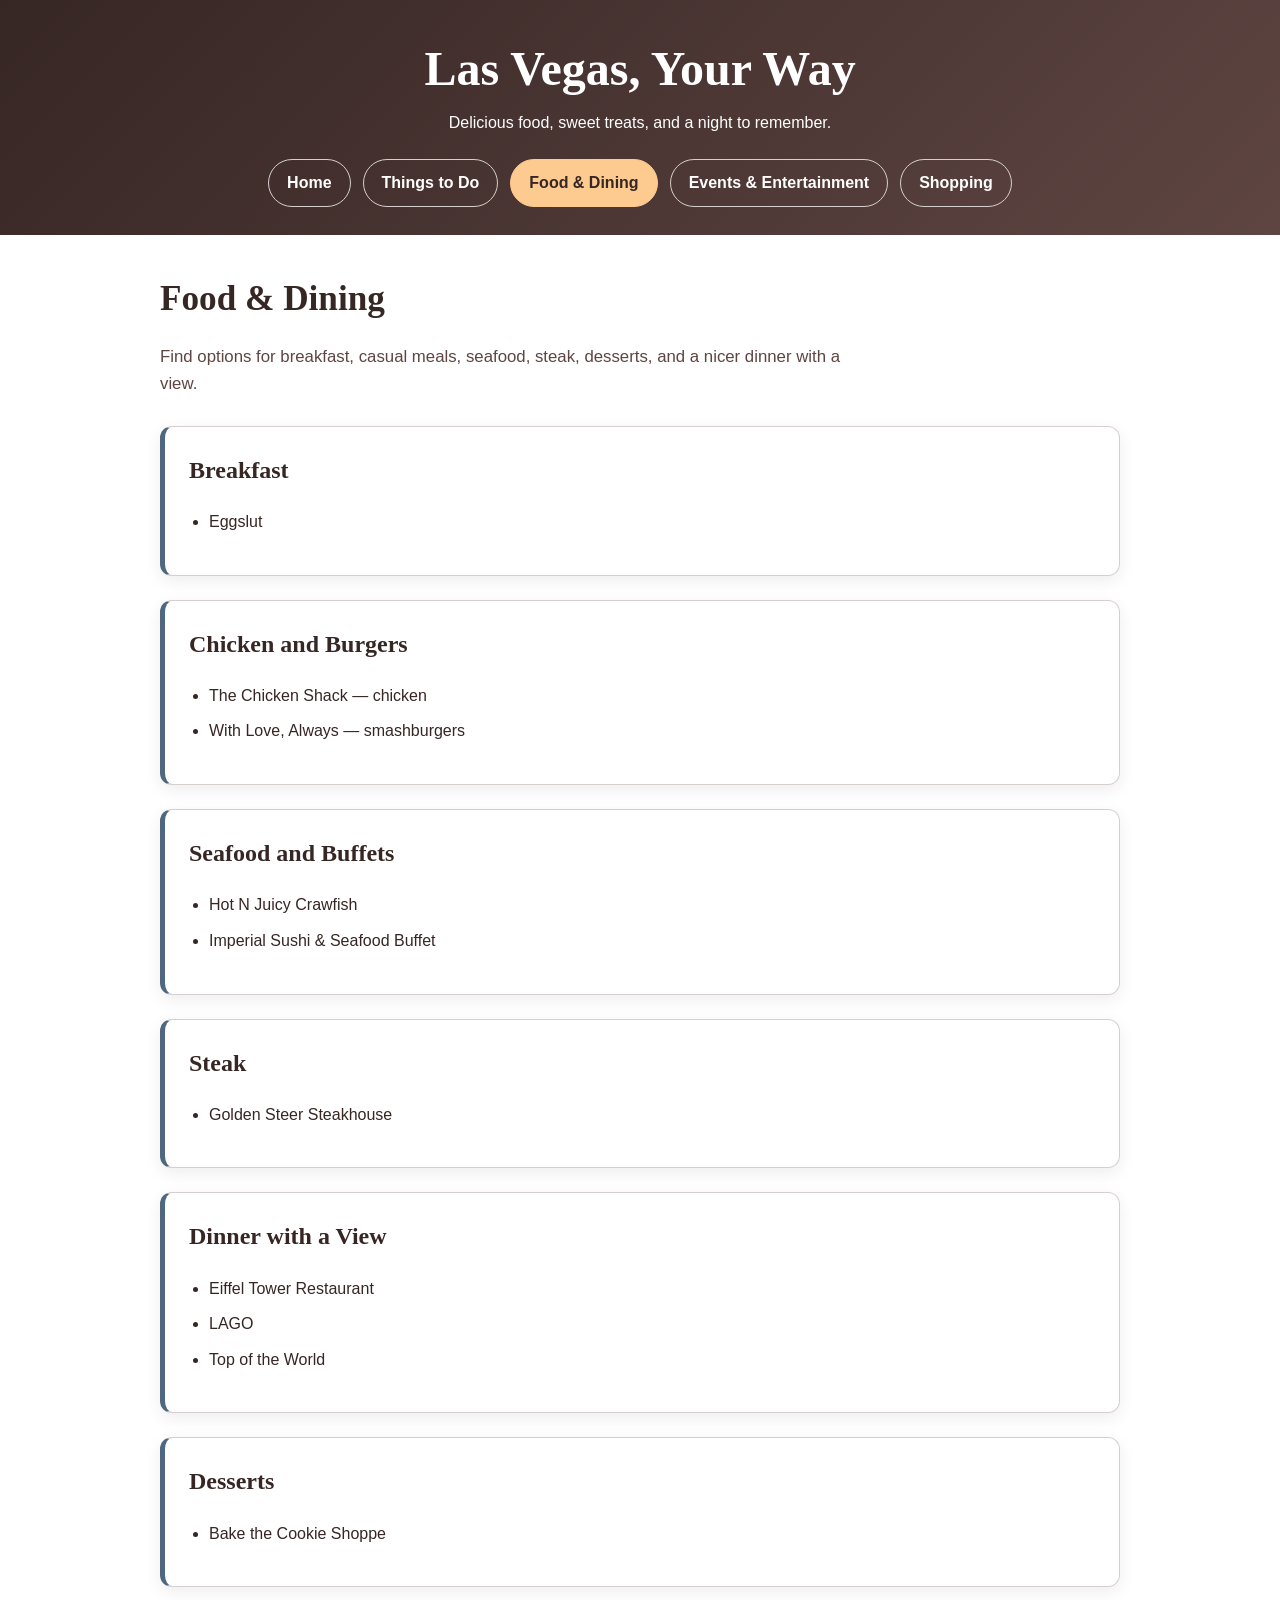
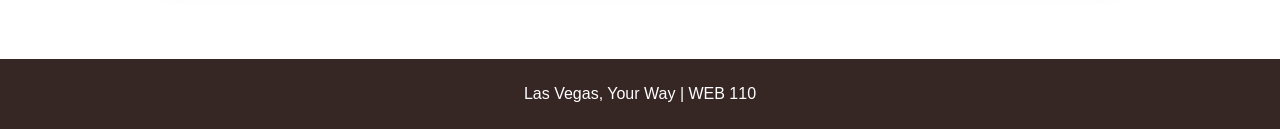
==== dining.html @ 1589f70b "Add starter website files" ====
<!doctype html>
<html lang="en">
  <head>
    <meta charset="UTF-8" />
    <meta name="viewport" content="width=device-width, initial-scale=1.0" />
    <title>Food &amp; Dining | Las Vegas, Your Way</title>
    <link rel="stylesheet" href="css/style.css" />
  </head>

  <body>
    <header>
      <p class="site-title">Las Vegas, Your Way</p>
      <p>Delicious food, sweet treats, and a night to remember.</p>

      <nav aria-label="Main navigation">
        <ul>
          <li>
            <a href="index.html">Home</a>
          </li>

          <li>
            <a href="things-to-do.html">Things to Do</a>
          </li>

          <li>
            <a href="dining.html" aria-current="page">Food &amp; Dining</a>
          </li>

          <li>
            <a href="entertainment.html">Events &amp; Entertainment</a>
          </li>

          <li>
            <a href="shopping.html">Shopping</a>
          </li>
        </ul>
      </nav>
    </header>

    <main>
      <h1>Food &amp; Dining</h1>

      <p>
        Find options for breakfast, casual meals, seafood, steak, desserts, and
        a nicer dinner with a view.
      </p>

      <!-- 1. Add Eggslut as a breakfast option. -->
      <section>
        <h2>Breakfast</h2>

        <ul>
          <li>Eggslut</li>
        </ul>
      </section>

      <!-- 2. Keep chicken and burger places together. -->
      <section>
        <h2>Chicken and Burgers</h2>

        <ul>
          <li>The Chicken Shack — chicken</li>
          <li>With Love, Always — smashburgers</li>
        </ul>
      </section>

      <!-- 3. Include the seafood places I visited. -->
      <section>
        <h2>Seafood and Buffets</h2>

        <ul>
          <li>Hot N Juicy Crawfish</li>
          <li>Imperial Sushi &amp; Seafood Buffet</li>
        </ul>
      </section>

      <!-- 4. Add Golden Steer as a steak option. -->
      <section>
        <h2>Steak</h2>

        <ul>
          <li>Golden Steer Steakhouse</li>
        </ul>
      </section>

      <!-- 5. Include nicer restaurants with a view. -->
      <section>
        <h2>Dinner with a View</h2>

        <ul>
          <li>Eiffel Tower Restaurant</li>
          <li>LAGO</li>
          <li>Top of the World</li>
        </ul>
      </section>

      <!-- 6. Add a place to stop for dessert. -->
      <section>
        <h2>Desserts</h2>

        <ul>
          <li>Bake the Cookie Shoppe</li>
        </ul>
      </section>
    </main>

    <footer>
      <p>Las Vegas, Your Way | WEB 110</p>
    </footer>
  </body>
</html>
---- css/style.css ----
/* 1. Keep padding inside the size of each element. */
* {
  box-sizing: border-box;
}

/* 2. Use a white background and dark text. */
body {
  margin: 0;
  min-height: 100vh;
  display: flex;
  flex-direction: column;
  font-family: Arial, Helvetica, sans-serif;
  line-height: 1.6;
  background-color: #ffffff;
  color: #362624;
}

/* 3. Use the dark brown colors for my header. */
header {
  padding: 40px 20px 28px;
  text-align: center;
  background: linear-gradient(135deg, #362624, #5e4542);
  color: #ffffff;
}

header p {
  margin: 12px 0;
}

/* 4. Make my website name stand out in white. */
.site-title {
  margin: 0;
  font-family: Georgia, "Times New Roman", serif;
  font-size: 3rem;
  font-weight: bold;
  line-height: 1.2;
  color: #ffffff;
}

/* 5. Make the menu links look like buttons. */
nav {
  margin-top: 24px;
}

nav ul {
  display: flex;
  justify-content: center;
  flex-wrap: wrap;
  gap: 12px;
  margin: 0;
  padding: 0;
  list-style: none;
}

nav a {
  display: block;
  padding: 10px 18px;
  border: 1px solid #d7cfcd;
  border-radius: 24px;
  color: #ffffff;
  font-weight: bold;
  text-decoration: none;
}

/* 6. Use peach for the current page and hover color. */
nav a:hover,
nav a[aria-current="page"] {
  background-color: #fdca90;
  border-color: #fdca90;
  color: #362624;
}

/* Show which menu link is selected when using a keyboard. */
nav a:focus-visible {
  outline: 3px solid #ffffff;
  outline-offset: 3px;
}

/* 7. Keep the main content centered with space around it. */
main {
  flex: 1;
  width: 100%;
  max-width: 1000px;
  margin: 0 auto;
  padding: 36px 20px 48px;
}

h1,
h2 {
  font-family: Georgia, "Times New Roman", serif;
  color: #362624;
}

h1 {
  margin: 0 0 14px;
  font-size: 2.2rem;
}

h2 {
  margin-top: 0;
  font-size: 1.5rem;
}

main > p {
  max-width: 720px;
  margin-bottom: 28px;
  font-size: 1.05rem;
  color: #5e4542;
}

/* 8. Give each section a white box with a blue accent. */
section {
  margin: 24px 0;
  padding: 24px;
  background-color: #ffffff;
  border: 1px solid #d7cfcd;
  border-left: 5px solid #4f687f;
  border-radius: 12px;
  box-shadow: 0 5px 16px rgba(54, 38, 36, 0.08);
}

section ul {
  padding-left: 20px;
}

section li {
  margin: 10px 0;
}

/* 9. Use slate blue for the links inside my pages. */
main a {
  color: #4f687f;
  text-decoration: underline;
  text-underline-offset: 3px;
}

main a:hover {
  color: #362624;
}

/* 10. Match the footer to my color palette. */
footer {
  padding: 22px;
  text-align: center;
  background-color: #362624;
  color: #ffffff;
}

footer p {
  margin: 0;
}

/* 11. Adjust the headings and menu for smaller screens. */
@media (max-width: 600px) {
  header {
    padding: 28px 16px;
  }

  .site-title {
    font-size: 2.2rem;
  }

  nav ul {
    flex-direction: column;
  }

  main {
    padding: 24px 16px 32px;
  }

  h1 {
    font-size: 1.8rem;
  }

  section {
    padding: 20px;
  }
}
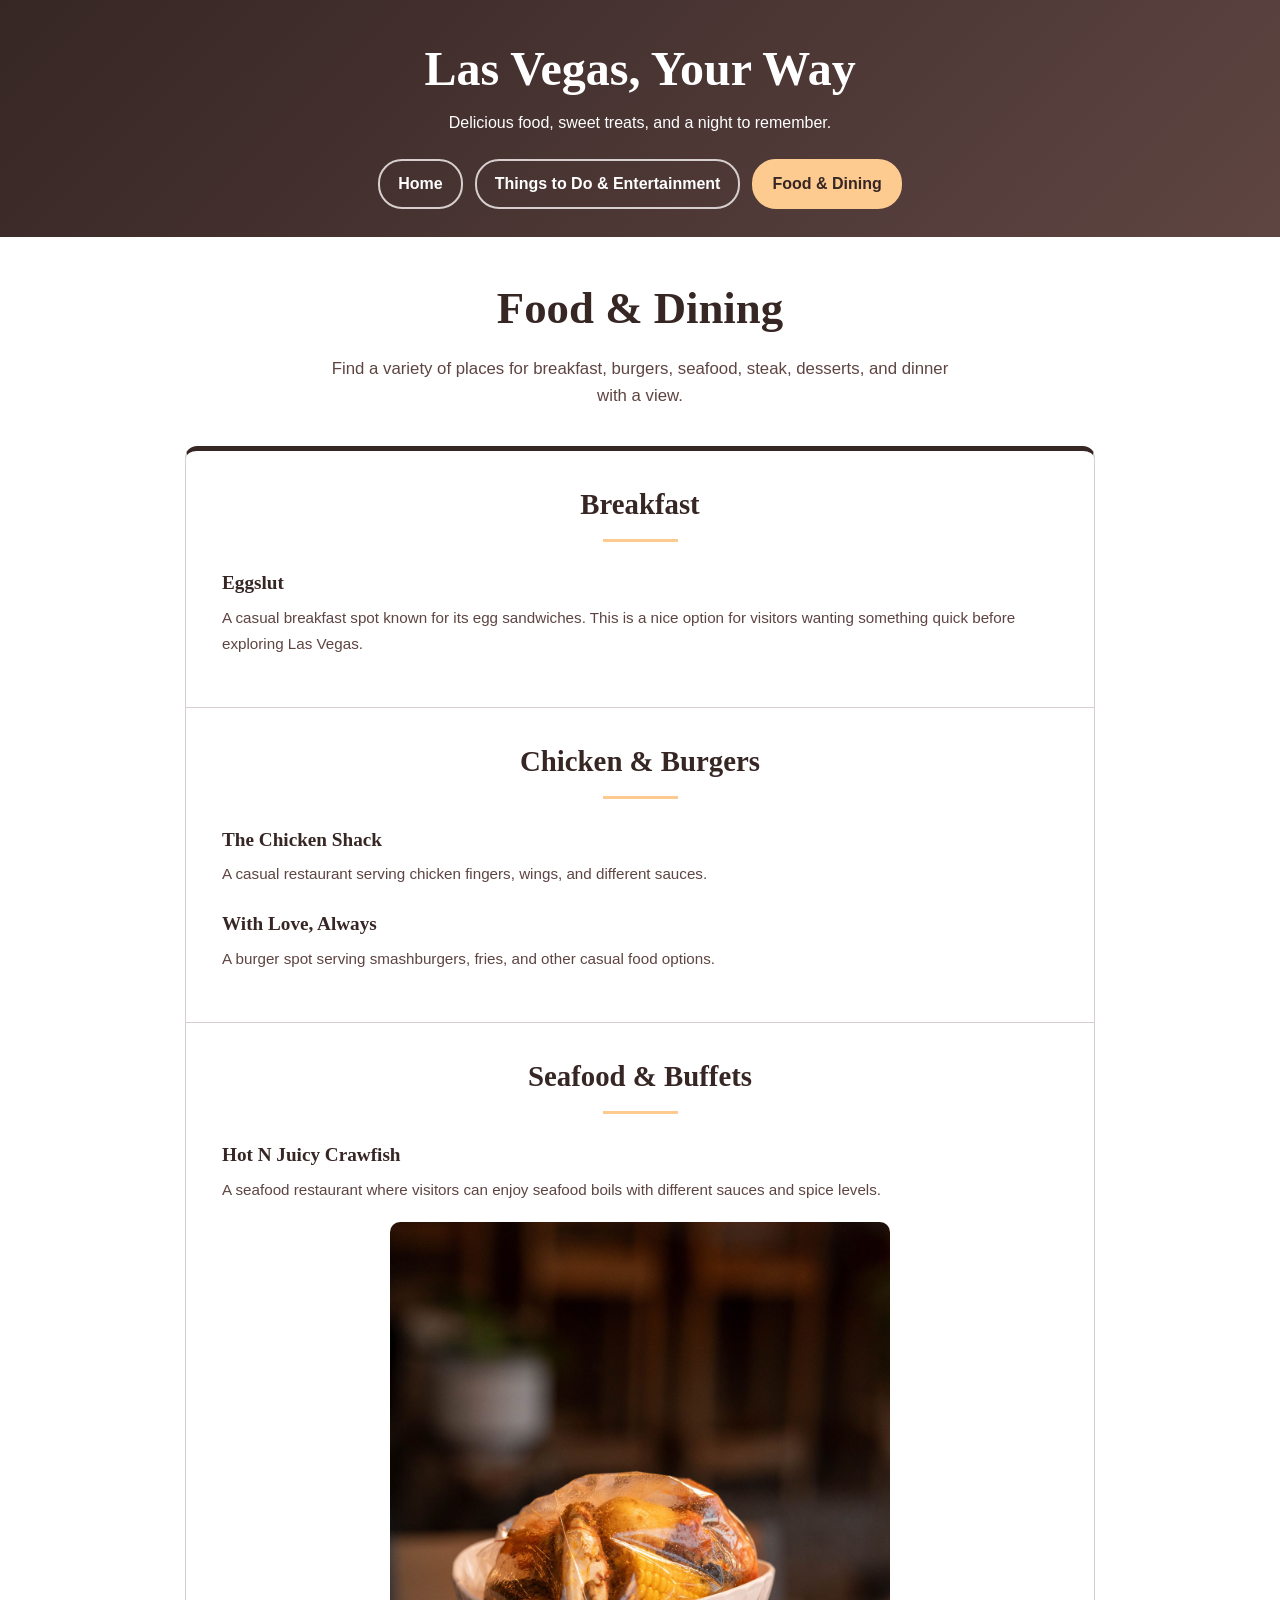
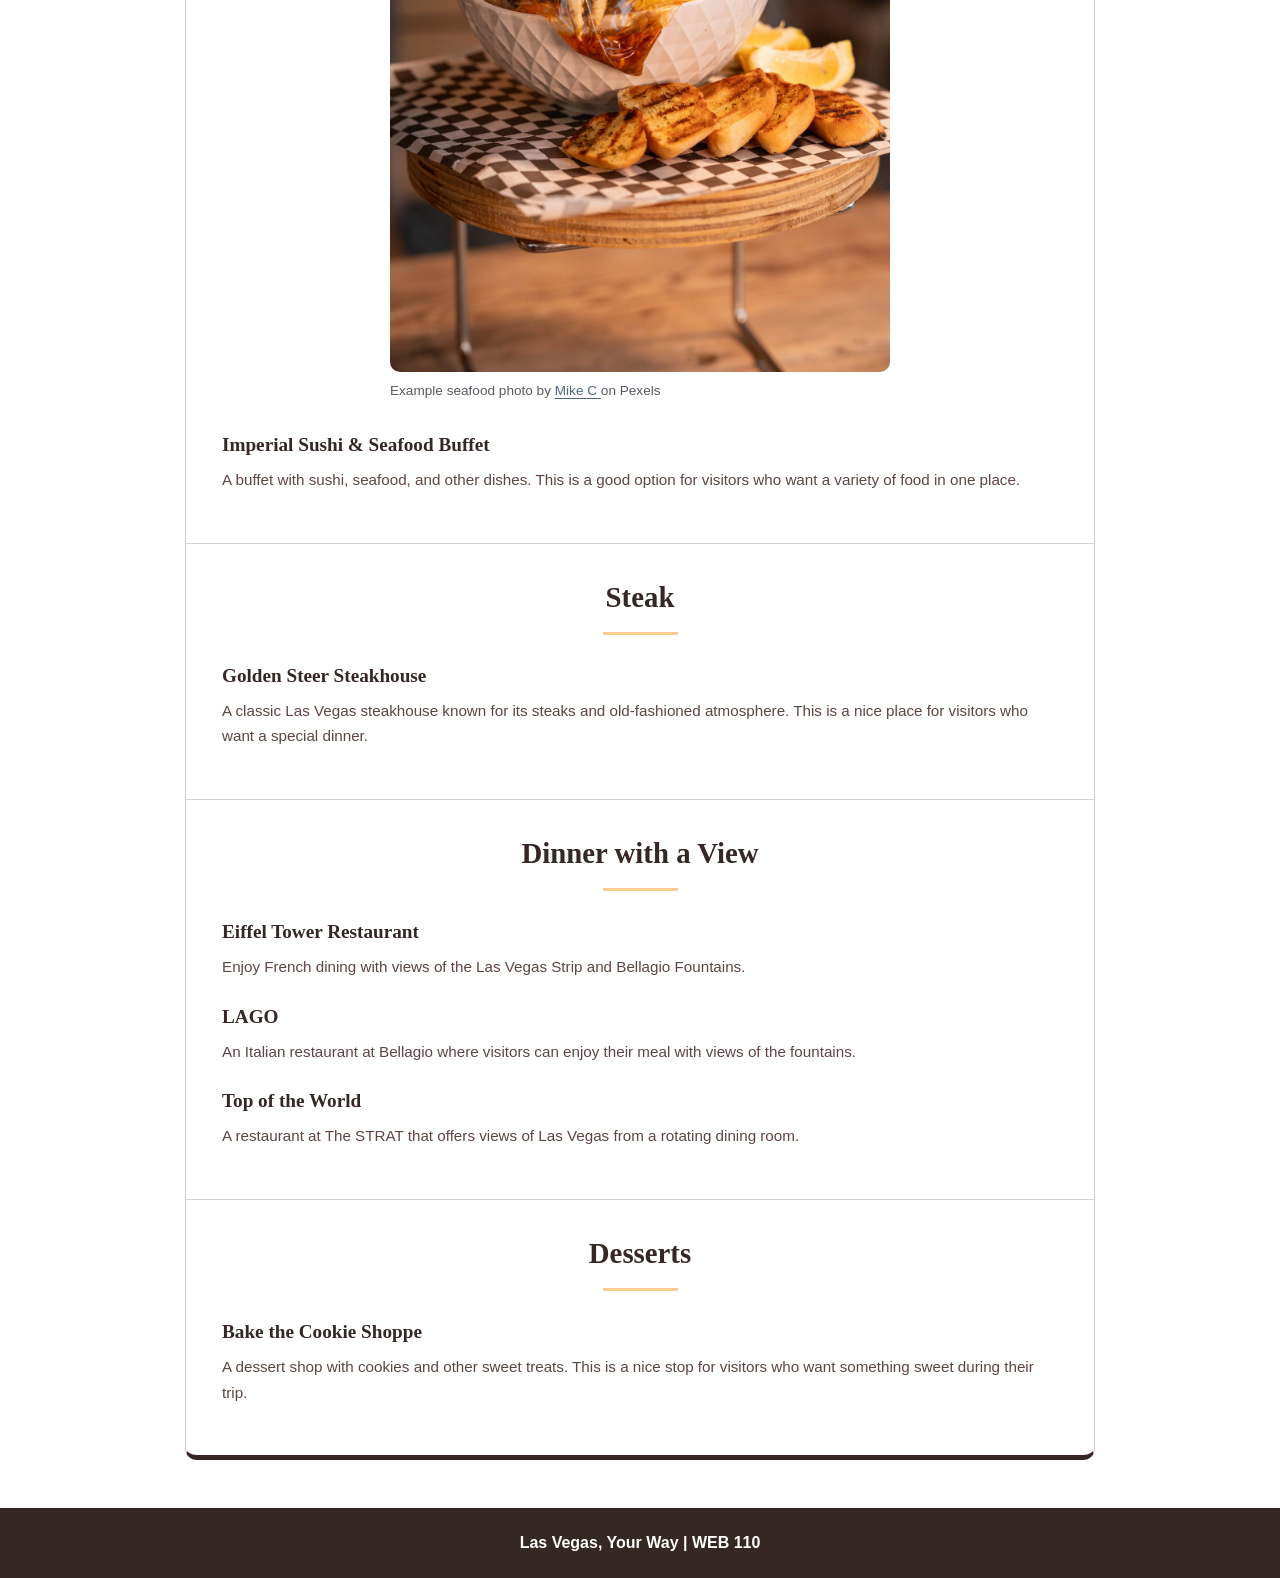
==== commit 1c2fb932: "Built Module 10 Local Guide Version 1" ====
--- a/dining.html
+++ b/dining.html
@@ -7,7 +7,8 @@
     <link rel="stylesheet" href="css/style.css" />
   </head>
 
-  <body>
+  <!-- I gave my dining page its own style to make it look like a menu. -->
+  <body class="dining-page">
     <header>
       <p class="site-title">Las Vegas, Your Way</p>
       <p>Delicious food, sweet treats, and a night to remember.</p>
@@ -19,19 +20,11 @@
           </li>
 
           <li>
-            <a href="things-to-do.html">Things to Do</a>
+            <a href="things-to-do.html">Things to Do &amp; Entertainment</a>
           </li>
 
           <li>
             <a href="dining.html" aria-current="page">Food &amp; Dining</a>
-          </li>
-
-          <li>
-            <a href="entertainment.html">Events &amp; Entertainment</a>
-          </li>
-
-          <li>
-            <a href="shopping.html">Shopping</a>
           </li>
         </ul>
       </nav>
@@ -41,66 +34,119 @@
       <h1>Food &amp; Dining</h1>
 
       <p>
-        Find options for breakfast, casual meals, seafood, steak, desserts, and
-        a nicer dinner with a view.
+        Find a variety of places for breakfast, burgers, seafood, steak,
+        desserts, and dinner with a view.
       </p>
 
-      <!-- 1. Add Eggslut as a breakfast option. -->
+      <!-- 1. I included Eggslut as a breakfast option. -->
       <section>
         <h2>Breakfast</h2>
 
-        <ul>
-          <li>Eggslut</li>
-        </ul>
+        <h3>Eggslut</h3>
+        <p>
+          A casual breakfast spot known for its egg sandwiches. This is a nice
+          option for visitors wanting something quick before exploring Las
+          Vegas.
+        </p>
       </section>
 
-      <!-- 2. Keep chicken and burger places together. -->
+      <!-- 2. I kept chicken and smashburger places together. -->
       <section>
-        <h2>Chicken and Burgers</h2>
+        <h2>Chicken &amp; Burgers</h2>
 
-        <ul>
-          <li>The Chicken Shack — chicken</li>
-          <li>With Love, Always — smashburgers</li>
-        </ul>
+        <h3>The Chicken Shack</h3>
+        <p>
+          A casual restaurant serving chicken fingers, wings, and different
+          sauces.
+        </p>
+
+        <h3>With Love, Always</h3>
+        <p>
+          A burger spot serving smashburgers, fries, and other casual food
+          options.
+        </p>
       </section>
 
-      <!-- 3. Include the seafood places I visited. -->
+      <!-- 3. I included the seafood places I visited during my trip. -->
       <section>
-        <h2>Seafood and Buffets</h2>
+        <h2>Seafood &amp; Buffets</h2>
 
-        <ul>
-          <li>Hot N Juicy Crawfish</li>
-          <li>Imperial Sushi &amp; Seafood Buffet</li>
-        </ul>
+        <h3>Hot N Juicy Crawfish</h3>
+        <p>
+          A seafood restaurant where visitors can enjoy seafood boils with
+          different sauces and spice levels.
+        </p>
+
+        <!-- I included a seafood photo and credited the photographer. -->
+        <figure>
+          <img
+            src="images/seafood.jpg"
+            alt="Seafood boil with crab and corn served in a bowl with bread and lemon wedges"
+            width="500"
+          />
+
+          <figcaption>
+            Example seafood photo by
+            <a
+              href="https://www.pexels.com/photo/delicious-seafood-boil-with-grilled-bread-35896379/"
+            >
+              Mike C
+            </a>
+            on Pexels
+          </figcaption>
+        </figure>
+
+        <h3>Imperial Sushi &amp; Seafood Buffet</h3>
+        <p>
+          A buffet with sushi, seafood, and other dishes. This is a good option
+          for visitors who want a variety of food in one place.
+        </p>
       </section>
 
-      <!-- 4. Add Golden Steer as a steak option. -->
+      <!-- 4. I included Golden Steer for visitors interested in steak. -->
       <section>
         <h2>Steak</h2>
 
-        <ul>
-          <li>Golden Steer Steakhouse</li>
-        </ul>
+        <h3>Golden Steer Steakhouse</h3>
+        <p>
+          A classic Las Vegas steakhouse known for its steaks and old-fashioned
+          atmosphere. This is a nice place for visitors who want a special
+          dinner.
+        </p>
       </section>
 
-      <!-- 5. Include nicer restaurants with a view. -->
+      <!-- 5. I included restaurants where visitors can enjoy dinner with a view. -->
       <section>
         <h2>Dinner with a View</h2>
 
-        <ul>
-          <li>Eiffel Tower Restaurant</li>
-          <li>LAGO</li>
-          <li>Top of the World</li>
-        </ul>
+        <h3>Eiffel Tower Restaurant</h3>
+        <p>
+          Enjoy French dining with views of the Las Vegas Strip and Bellagio
+          Fountains.
+        </p>
+
+        <h3>LAGO</h3>
+        <p>
+          An Italian restaurant at Bellagio where visitors can enjoy their meal
+          with views of the fountains.
+        </p>
+
+        <h3>Top of the World</h3>
+        <p>
+          A restaurant at The STRAT that offers views of Las Vegas from a
+          rotating dining room.
+        </p>
       </section>
 
-      <!-- 6. Add a place to stop for dessert. -->
+      <!-- 6. I included a dessert place for something sweet. -->
       <section>
         <h2>Desserts</h2>
 
-        <ul>
-          <li>Bake the Cookie Shoppe</li>
-        </ul>
+        <h3>Bake the Cookie Shoppe</h3>
+        <p>
+          A dessert shop with cookies and other sweet treats. This is a nice
+          stop for visitors who want something sweet during their trip.
+        </p>
       </section>
     </main>
 
--- a/css/style.css
+++ b/css/style.css
@@ -1,9 +1,9 @@
-/* 1. Keep padding inside the size of each element. */
+/* 1. I kept padding and borders inside each element's size. */
 * {
   box-sizing: border-box;
 }
 
-/* 2. Use a white background and dark text. */
+/* 2. I used a white background and dark text for my website. */
 body {
   margin: 0;
   min-height: 100vh;
@@ -15,7 +15,7 @@
   color: #362624;
 }
 
-/* 3. Use the dark brown colors for my header. */
+/* 3. I used a dark brown gradient for my header. */
 header {
   padding: 40px 20px 28px;
   text-align: center;
@@ -27,7 +27,7 @@
   margin: 12px 0;
 }
 
-/* 4. Make my website name stand out in white. */
+/* 4. I made my website name stand out in white. */
 .site-title {
   margin: 0;
   font-family: Georgia, "Times New Roman", serif;
@@ -37,7 +37,7 @@
   color: #ffffff;
 }
 
-/* 5. Make the menu links look like buttons. */
+/* 5. I styled my navigation links like rounded buttons. */
 nav {
   margin-top: 24px;
 }
@@ -55,14 +55,18 @@
 nav a {
   display: block;
   padding: 10px 18px;
-  border: 1px solid #d7cfcd;
+  border: 2px solid #d7cfcd;
   border-radius: 24px;
   color: #ffffff;
   font-weight: bold;
   text-decoration: none;
-}
-
-/* 6. Use peach for the current page and hover color. */
+  transition:
+    background-color 0.2s ease,
+    color 0.2s ease,
+    border-color 0.2s ease;
+}
+
+/* 6. I used peach to highlight the current page and hover effect. */
 nav a:hover,
 nav a[aria-current="page"] {
   background-color: #fdca90;
@@ -70,13 +74,13 @@
   color: #362624;
 }
 
-/* Show which menu link is selected when using a keyboard. */
+/* 7. I added an outline to make keyboard navigation easier to see. */
 nav a:focus-visible {
   outline: 3px solid #ffffff;
   outline-offset: 3px;
 }
 
-/* 7. Keep the main content centered with space around it. */
+/* 8. I centered my main content and added spacing around it. */
 main {
   flex: 1;
   width: 100%;
@@ -85,6 +89,7 @@
   padding: 36px 20px 48px;
 }
 
+/* 9. I used serif fonts for my headings. */
 h1,
 h2 {
   font-family: Georgia, "Times New Roman", serif;
@@ -98,17 +103,26 @@
 
 h2 {
   margin-top: 0;
+  margin-bottom: 16px;
   font-size: 1.5rem;
 }
 
+h3 {
+  margin-top: 24px;
+  margin-bottom: 8px;
+  font-size: 1.1rem;
+  color: #362624;
+}
+
+/* 10. I styled the introduction under each page title. */
 main > p {
-  max-width: 720px;
+  max-width: 760px;
   margin-bottom: 28px;
   font-size: 1.05rem;
   color: #5e4542;
 }
 
-/* 8. Give each section a white box with a blue accent. */
+/* 11. I made my sections into white boxes with a blue accent. */
 section {
   margin: 24px 0;
   padding: 24px;
@@ -119,15 +133,23 @@
   box-shadow: 0 5px 16px rgba(54, 38, 36, 0.08);
 }
 
+/* 12. I kept lists organized with enough spacing. */
 section ul {
   padding-left: 20px;
+  margin-top: 12px;
 }
 
 section li {
   margin: 10px 0;
 }
 
-/* 9. Use slate blue for the links inside my pages. */
+/* 13. I adjusted spacing for paragraphs inside sections. */
+section p {
+  margin-top: 0;
+  margin-bottom: 14px;
+}
+
+/* 14. I used slate blue for links inside my pages. */
 main a {
   color: #4f687f;
   text-decoration: underline;
@@ -138,7 +160,32 @@
   color: #362624;
 }
 
-/* 10. Match the footer to my color palette. */
+/* 15. I made my photos responsive without stretching them. */
+figure {
+  margin: 18px 0 24px;
+}
+
+figure img {
+  display: block;
+  width: 100%;
+  max-width: 500px;
+  height: auto;
+  border-radius: 10px;
+}
+
+/* 16. I kept my photo credits smaller than the main text. */
+figcaption {
+  margin-top: 8px;
+  font-size: 0.85rem;
+  color: #595961;
+}
+
+/* 17. I made my Home page photo larger so it stands out. */
+.hero-image img {
+  max-width: 800px;
+}
+
+/* 18. I matched my footer with the colors in my header. */
 footer {
   padding: 22px;
   text-align: center;
@@ -148,9 +195,95 @@
 
 footer p {
   margin: 0;
-}
-
-/* 11. Adjust the headings and menu for smaller screens. */
+  font-weight: bold;
+}
+
+/* 19. I gave my Food & Dining page a menu-inspired design. */
+.dining-page main {
+  max-width: 950px;
+}
+
+/* 20. I centered the dining title to make it stand out more. */
+.dining-page h1 {
+  text-align: center;
+  font-size: 2.8rem;
+  margin-bottom: 12px;
+}
+
+.dining-page main > p {
+  text-align: center;
+  max-width: 650px;
+  margin: 0 auto 36px;
+}
+
+/* 21. I made my dining sections look like menu categories. */
+.dining-page section {
+  padding: 30px 36px;
+  margin: 0;
+  background-color: #ffffff;
+  border: 1px solid #d7cfcd;
+  border-bottom: none;
+  border-radius: 0;
+  box-shadow: none;
+}
+
+/* I rounded the top and bottom of my menu. */
+.dining-page section:first-of-type {
+  border-top: 5px solid #362624;
+  border-radius: 12px 12px 0 0;
+}
+
+.dining-page section:last-of-type {
+  border-bottom: 5px solid #362624;
+  border-radius: 0 0 12px 12px;
+}
+
+/* 22. I centered my food categories with a peach line underneath. */
+.dining-page h2 {
+  text-align: center;
+  font-size: 1.8rem;
+  margin-bottom: 26px;
+}
+
+.dining-page h2::after {
+  content: "";
+  display: block;
+  width: 75px;
+  height: 3px;
+  background-color: #fdca90;
+  margin: 12px auto 0;
+}
+
+/* 23. I styled the restaurant names like items on a menu. */
+.dining-page h3 {
+  font-family: Georgia, "Times New Roman", serif;
+  font-size: 1.2rem;
+  margin-top: 22px;
+  margin-bottom: 6px;
+  color: #362624;
+}
+
+/* 24. I kept restaurant descriptions smaller with extra spacing. */
+.dining-page section p {
+  font-size: 0.95rem;
+  color: #5e4542;
+  line-height: 1.7;
+  margin-bottom: 20px;
+}
+
+/* 25. I centered the seafood picture inside its menu section. */
+.dining-page figure {
+  max-width: 500px;
+  margin: 20px auto 28px;
+}
+
+.dining-page figure img {
+  width: 100%;
+  max-width: 100%;
+  height: auto;
+}
+
+/* 26. I adjusted my website for smaller screens. */
 @media (max-width: 600px) {
   header {
     padding: 28px 16px;
@@ -162,6 +295,7 @@
 
   nav ul {
     flex-direction: column;
+    align-items: center;
   }
 
   main {
@@ -172,7 +306,37 @@
     font-size: 1.8rem;
   }
 
+  h2 {
+    font-size: 1.35rem;
+  }
+
   section {
     padding: 20px;
   }
+
+  figure {
+    margin-left: 0;
+    margin-right: 0;
+  }
+
+  figure img {
+    max-width: 100%;
+  }
+
+  /* I adjusted the menu headings and spacing for smaller screens. */
+  .dining-page h1 {
+    font-size: 2rem;
+  }
+
+  .dining-page h2 {
+    font-size: 1.5rem;
+  }
+
+  .dining-page section {
+    padding: 24px 20px;
+  }
+
+  .dining-page h3 {
+    font-size: 1.1rem;
+  }
 }
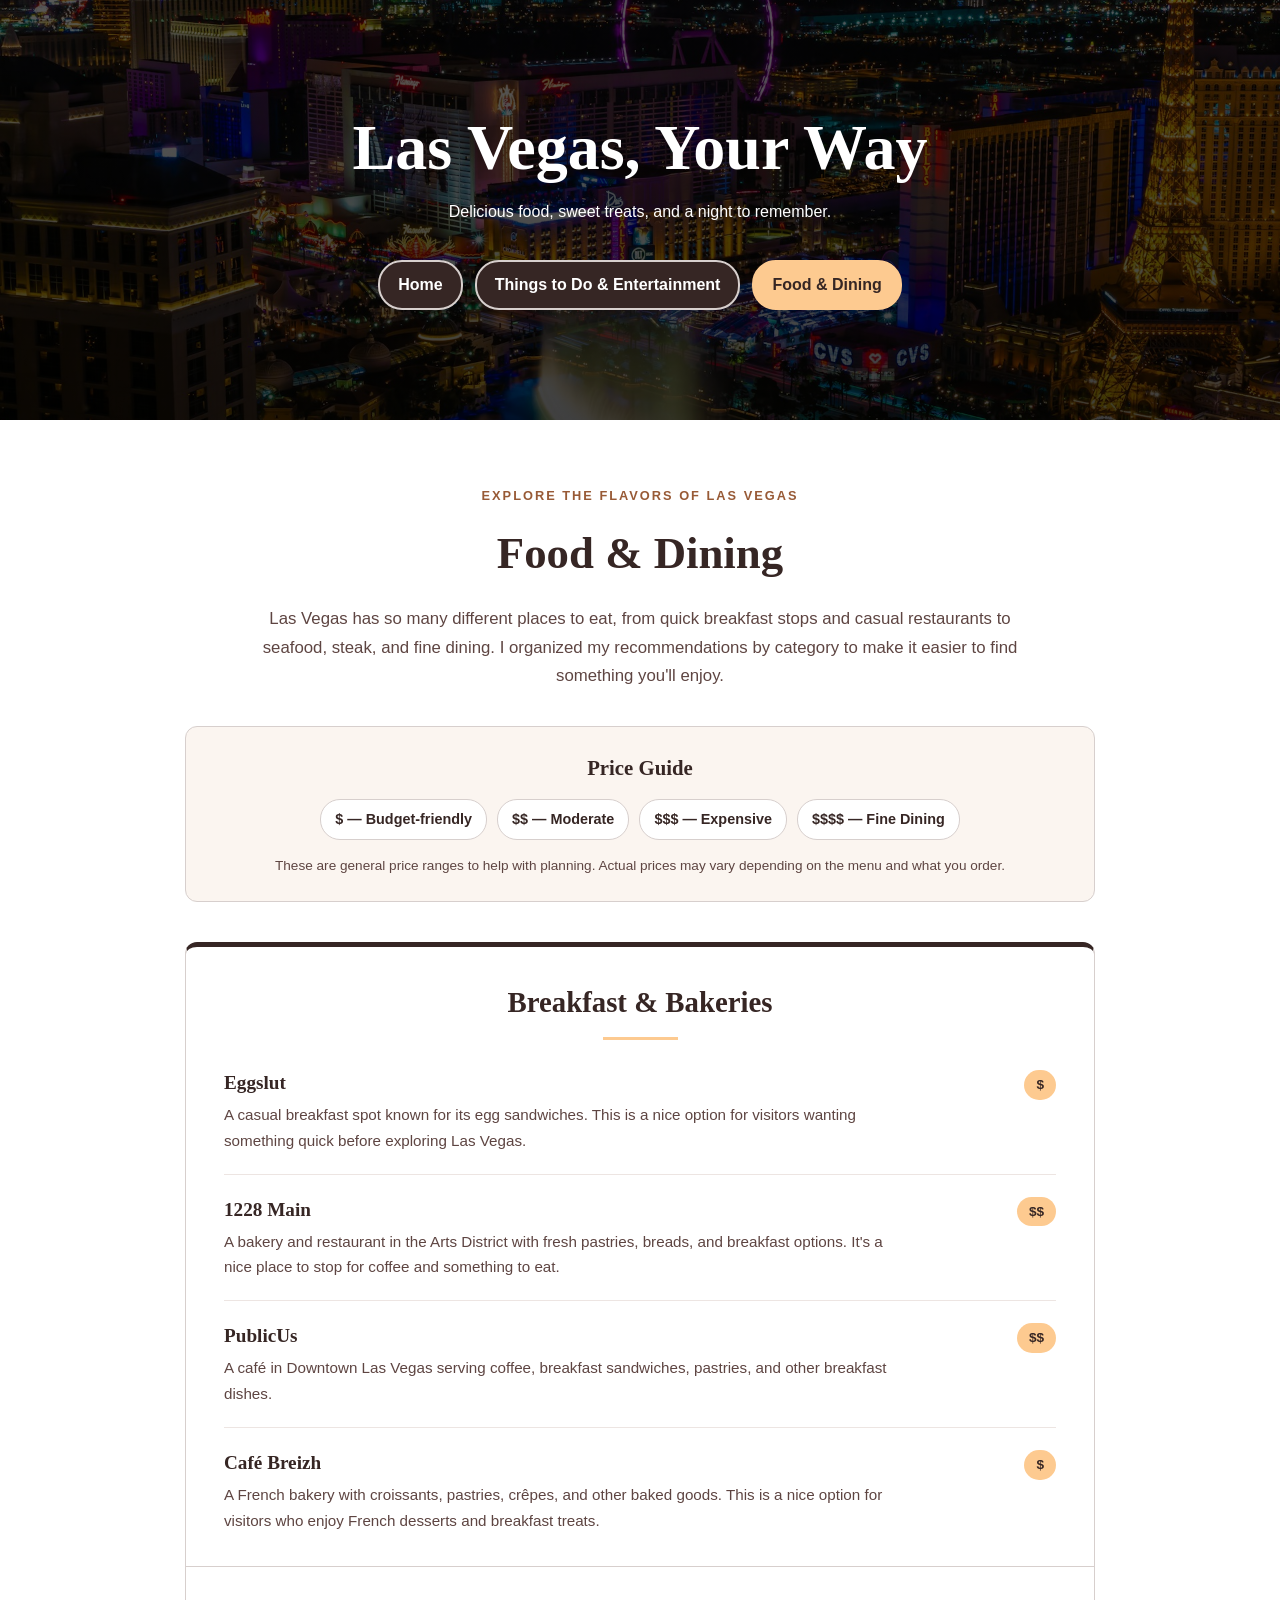
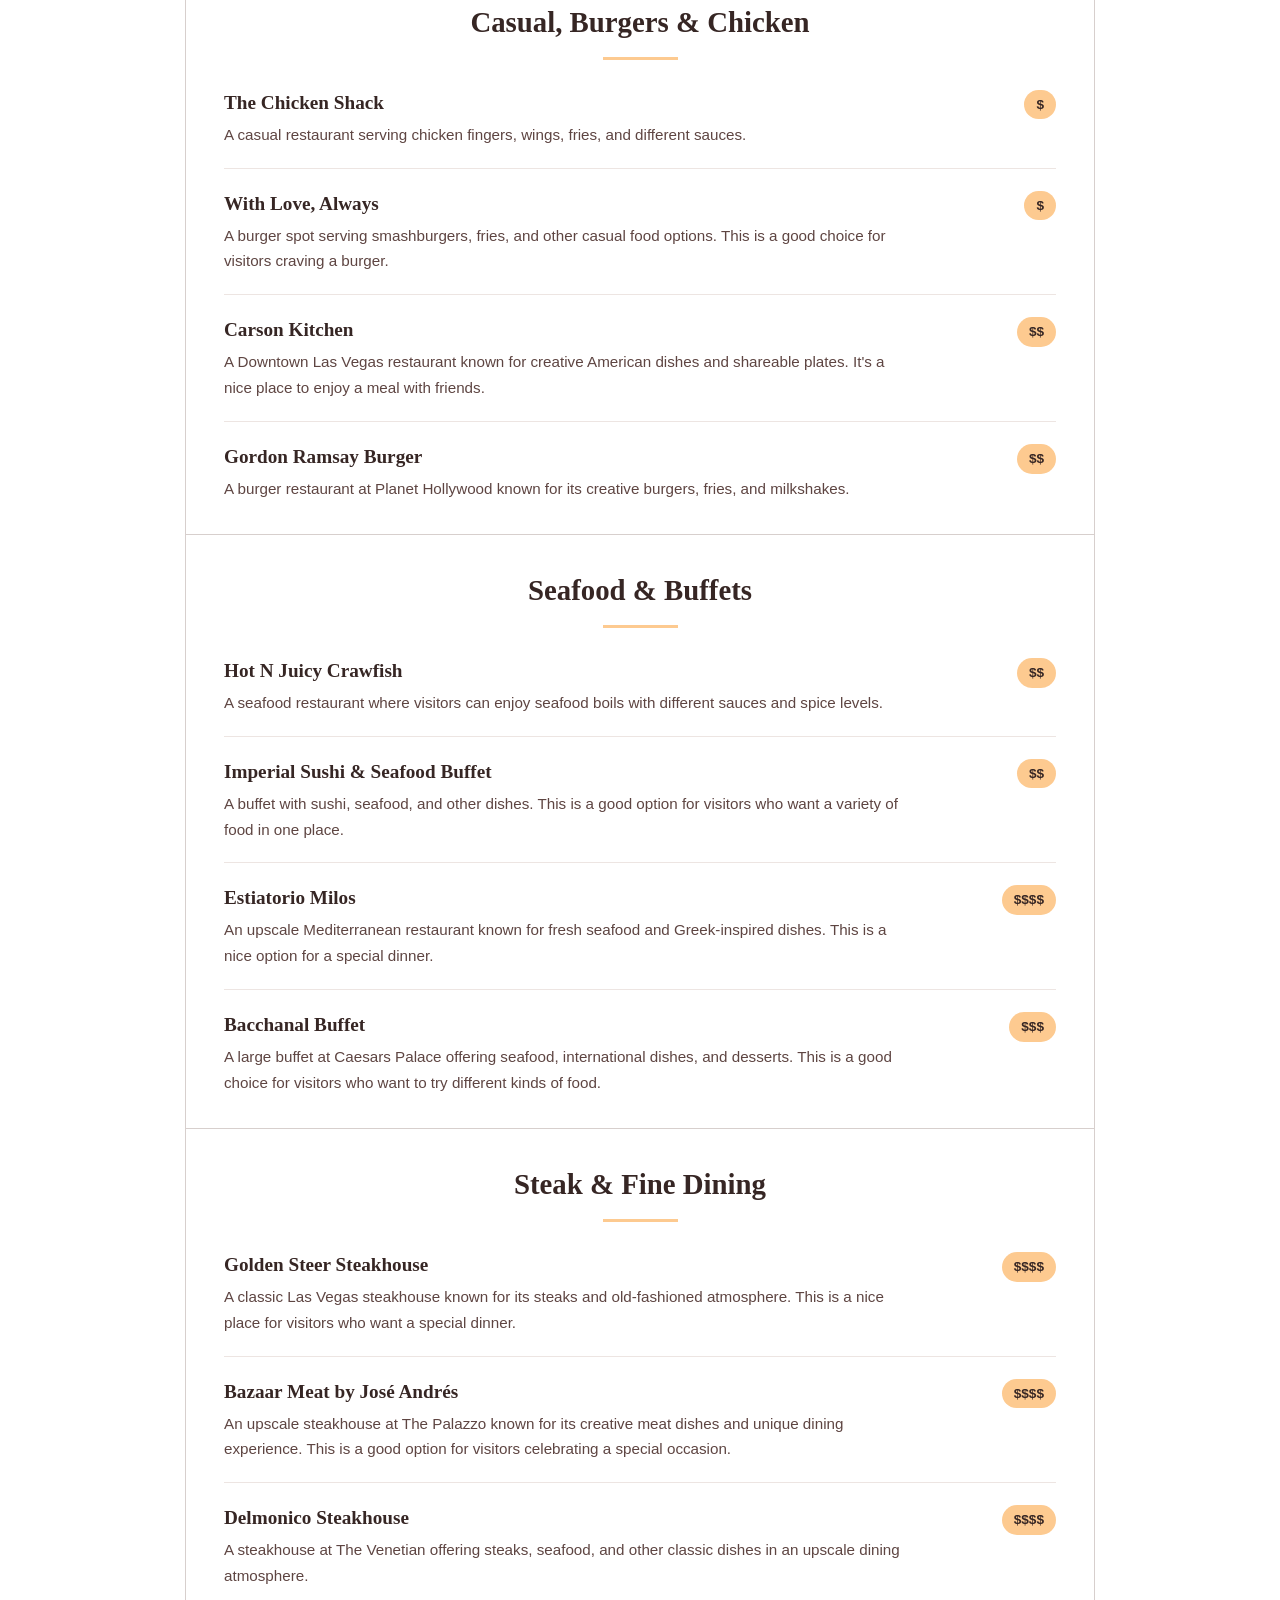
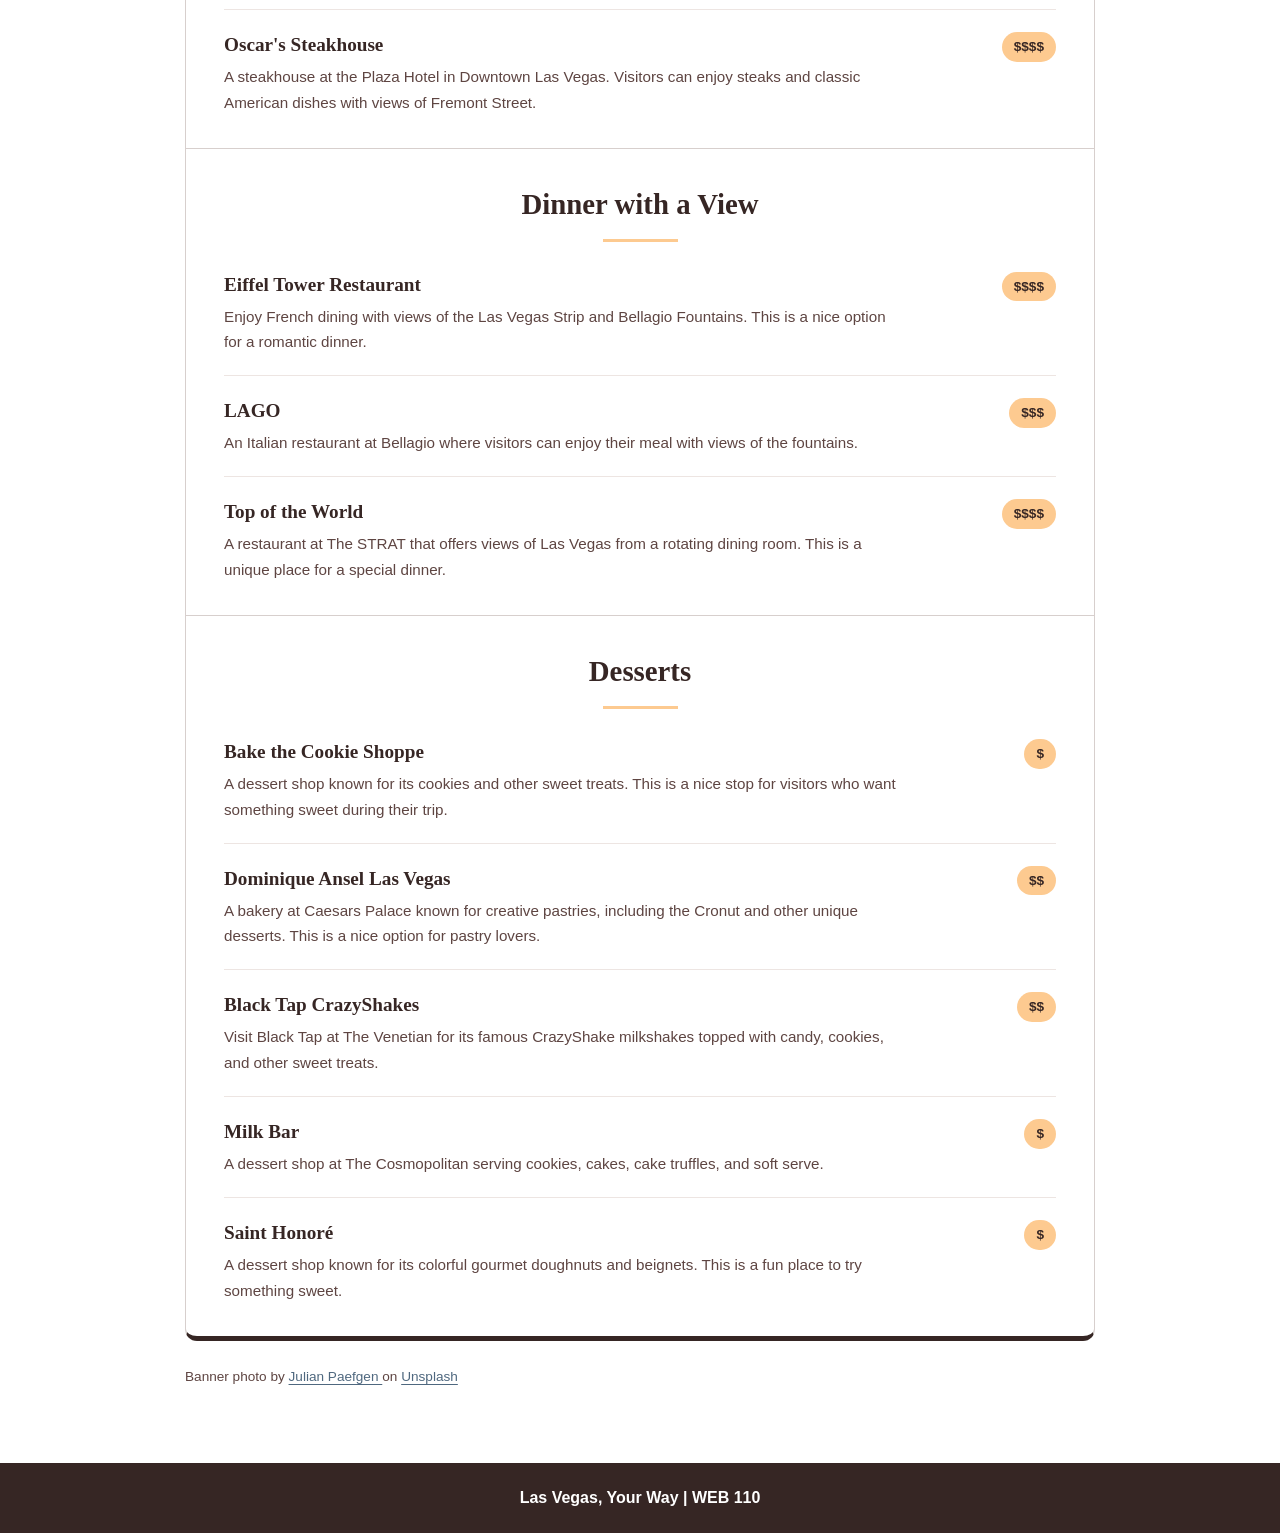
==== commit 3f780b58: "complete module 11 website updates" ====
--- a/dining.html
+++ b/dining.html
@@ -1,155 +1,388 @@
 <!doctype html>
+<!-- 1. I set up my page with HTML5 and English. -->
 <html lang="en">
   <head>
+    <!-- 2. I made sure my website works on different screen sizes. -->
     <meta charset="UTF-8" />
     <meta name="viewport" content="width=device-width, initial-scale=1.0" />
+
+    <!-- 3. I added the title for my browser tab. -->
     <title>Food &amp; Dining | Las Vegas, Your Way</title>
+
+    <!-- 4. I linked my stylesheet to the page. -->
     <link rel="stylesheet" href="css/style.css" />
   </head>
 
-  <!-- I gave my dining page its own style to make it look like a menu. -->
+  <!-- 5. I kept this class so my dining page can have its own menu design. -->
   <body class="dining-page">
     <header>
       <p class="site-title">Las Vegas, Your Way</p>
       <p>Delicious food, sweet treats, and a night to remember.</p>
 
+      <!-- 6. I kept my navigation connected to all three pages. -->
       <nav aria-label="Main navigation">
         <ul>
           <li>
             <a href="index.html">Home</a>
           </li>
-
           <li>
-            <a href="things-to-do.html">Things to Do &amp; Entertainment</a>
+            <a href="things-to-do.html"> Things to Do &amp; Entertainment </a>
           </li>
-
           <li>
-            <a href="dining.html" aria-current="page">Food &amp; Dining</a>
+            <a href="dining.html" aria-current="page"> Food &amp; Dining </a>
           </li>
         </ul>
       </nav>
     </header>
 
     <main>
-      <h1>Food &amp; Dining</h1>
-
-      <p>
-        Find a variety of places for breakfast, burgers, seafood, steak,
-        desserts, and dinner with a view.
+      <!-- 7. I added an introduction to explain my restaurant recommendations. -->
+      <div class="dining-intro">
+        <p class="eyebrow">EXPLORE THE FLAVORS OF LAS VEGAS</p>
+        <h1>Food &amp; Dining</h1>
+
+        <p>
+          Las Vegas has so many different places to eat, from quick breakfast
+          stops and casual restaurants to seafood, steak, and fine dining. I
+          organized my recommendations by category to make it easier to find
+          something you'll enjoy.
+        </p>
+      </div>
+
+      <!-- 8. I added a price guide to help visitors compare restaurants. -->
+      <div class="price-guide">
+        <h2>Price Guide</h2>
+
+        <div class="price-options">
+          <span>$ — Budget-friendly</span>
+          <span>$$ — Moderate</span>
+          <span>$$$ — Expensive</span>
+          <span>$$$$ — Fine Dining</span>
+        </div>
+
+        <p>
+          These are general price ranges to help with planning. Actual prices
+          may vary depending on the menu and what you order.
+        </p>
+      </div>
+
+      <!-- 9. I grouped my breakfast restaurants and bakeries together. -->
+      <section class="menu-section">
+        <h2>Breakfast &amp; Bakeries</h2>
+
+        <div class="restaurant-item">
+          <div class="restaurant-heading">
+            <h3>Eggslut</h3>
+            <span class="price-level" aria-label="Budget-friendly">$</span>
+          </div>
+          <p>
+            A casual breakfast spot known for its egg sandwiches. This is a nice
+            option for visitors wanting something quick before exploring Las
+            Vegas.
+          </p>
+        </div>
+
+        <div class="restaurant-item">
+          <div class="restaurant-heading">
+            <h3>1228 Main</h3>
+            <span class="price-level" aria-label="Moderate">$$</span>
+          </div>
+          <p>
+            A bakery and restaurant in the Arts District with fresh pastries,
+            breads, and breakfast options. It's a nice place to stop for coffee
+            and something to eat.
+          </p>
+        </div>
+
+        <div class="restaurant-item">
+          <div class="restaurant-heading">
+            <h3>PublicUs</h3>
+            <span class="price-level" aria-label="Moderate">$$</span>
+          </div>
+          <p>
+            A café in Downtown Las Vegas serving coffee, breakfast sandwiches,
+            pastries, and other breakfast dishes.
+          </p>
+        </div>
+
+        <div class="restaurant-item">
+          <div class="restaurant-heading">
+            <h3>Café Breizh</h3>
+            <span class="price-level" aria-label="Budget-friendly">$</span>
+          </div>
+          <p>
+            A French bakery with croissants, pastries, crêpes, and other baked
+            goods. This is a nice option for visitors who enjoy French desserts
+            and breakfast treats.
+          </p>
+        </div>
+      </section>
+
+      <!-- 10. I added more casual places for chicken, burgers, and American food. -->
+      <section class="menu-section">
+        <h2>Casual, Burgers &amp; Chicken</h2>
+
+        <div class="restaurant-item">
+          <div class="restaurant-heading">
+            <h3>The Chicken Shack</h3>
+            <span class="price-level" aria-label="Budget-friendly">$</span>
+          </div>
+          <p>
+            A casual restaurant serving chicken fingers, wings, fries, and
+            different sauces.
+          </p>
+        </div>
+
+        <div class="restaurant-item">
+          <div class="restaurant-heading">
+            <h3>With Love, Always</h3>
+            <span class="price-level" aria-label="Budget-friendly">$</span>
+          </div>
+          <p>
+            A burger spot serving smashburgers, fries, and other casual food
+            options. This is a good choice for visitors craving a burger.
+          </p>
+        </div>
+
+        <div class="restaurant-item">
+          <div class="restaurant-heading">
+            <h3>Carson Kitchen</h3>
+            <span class="price-level" aria-label="Moderate">$$</span>
+          </div>
+          <p>
+            A Downtown Las Vegas restaurant known for creative American dishes
+            and shareable plates. It's a nice place to enjoy a meal with
+            friends.
+          </p>
+        </div>
+
+        <div class="restaurant-item">
+          <div class="restaurant-heading">
+            <h3>Gordon Ramsay Burger</h3>
+            <span class="price-level" aria-label="Moderate">$$</span>
+          </div>
+          <p>
+            A burger restaurant at Planet Hollywood known for its creative
+            burgers, fries, and milkshakes.
+          </p>
+        </div>
+      </section>
+
+      <!-- 11. I kept my seafood favorites and added more upscale options. -->
+      <section class="menu-section">
+        <h2>Seafood &amp; Buffets</h2>
+
+        <div class="restaurant-item">
+          <div class="restaurant-heading">
+            <h3>Hot N Juicy Crawfish</h3>
+            <span class="price-level" aria-label="Moderate">$$</span>
+          </div>
+          <p>
+            A seafood restaurant where visitors can enjoy seafood boils with
+            different sauces and spice levels.
+          </p>
+        </div>
+
+        <div class="restaurant-item">
+          <div class="restaurant-heading">
+            <h3>Imperial Sushi &amp; Seafood Buffet</h3>
+            <span class="price-level" aria-label="Moderate">$$</span>
+          </div>
+          <p>
+            A buffet with sushi, seafood, and other dishes. This is a good
+            option for visitors who want a variety of food in one place.
+          </p>
+        </div>
+
+        <div class="restaurant-item">
+          <div class="restaurant-heading">
+            <h3>Estiatorio Milos</h3>
+            <span class="price-level" aria-label="Fine dining">$$$$</span>
+          </div>
+          <p>
+            An upscale Mediterranean restaurant known for fresh seafood and
+            Greek-inspired dishes. This is a nice option for a special dinner.
+          </p>
+        </div>
+
+        <div class="restaurant-item">
+          <div class="restaurant-heading">
+            <h3>Bacchanal Buffet</h3>
+            <span class="price-level" aria-label="Expensive">$$$</span>
+          </div>
+          <p>
+            A large buffet at Caesars Palace offering seafood, international
+            dishes, and desserts. This is a good choice for visitors who want to
+            try different kinds of food.
+          </p>
+        </div>
+      </section>
+
+      <!-- 12. I grouped my steakhouses together for special dinners. -->
+      <section class="menu-section">
+        <h2>Steak &amp; Fine Dining</h2>
+
+        <div class="restaurant-item">
+          <div class="restaurant-heading">
+            <h3>Golden Steer Steakhouse</h3>
+            <span class="price-level" aria-label="Fine dining">$$$$</span>
+          </div>
+          <p>
+            A classic Las Vegas steakhouse known for its steaks and
+            old-fashioned atmosphere. This is a nice place for visitors who want
+            a special dinner.
+          </p>
+        </div>
+
+        <div class="restaurant-item">
+          <div class="restaurant-heading">
+            <h3>Bazaar Meat by José Andrés</h3>
+            <span class="price-level" aria-label="Fine dining">$$$$</span>
+          </div>
+          <p>
+            An upscale steakhouse at The Palazzo known for its creative meat
+            dishes and unique dining experience. This is a good option for
+            visitors celebrating a special occasion.
+          </p>
+        </div>
+
+        <div class="restaurant-item">
+          <div class="restaurant-heading">
+            <h3>Delmonico Steakhouse</h3>
+            <span class="price-level" aria-label="Fine dining">$$$$</span>
+          </div>
+          <p>
+            A steakhouse at The Venetian offering steaks, seafood, and other
+            classic dishes in an upscale dining atmosphere.
+          </p>
+        </div>
+
+        <div class="restaurant-item">
+          <div class="restaurant-heading">
+            <h3>Oscar's Steakhouse</h3>
+            <span class="price-level" aria-label="Fine dining">$$$$</span>
+          </div>
+          <p>
+            A steakhouse at the Plaza Hotel in Downtown Las Vegas. Visitors can
+            enjoy steaks and classic American dishes with views of Fremont
+            Street.
+          </p>
+        </div>
+      </section>
+
+      <!-- 13. I kept the restaurants with views in their own category. -->
+      <section class="menu-section">
+        <h2>Dinner with a View</h2>
+
+        <div class="restaurant-item">
+          <div class="restaurant-heading">
+            <h3>Eiffel Tower Restaurant</h3>
+            <span class="price-level" aria-label="Fine dining">$$$$</span>
+          </div>
+          <p>
+            Enjoy French dining with views of the Las Vegas Strip and Bellagio
+            Fountains. This is a nice option for a romantic dinner.
+          </p>
+        </div>
+
+        <div class="restaurant-item">
+          <div class="restaurant-heading">
+            <h3>LAGO</h3>
+            <span class="price-level" aria-label="Expensive">$$$</span>
+          </div>
+          <p>
+            An Italian restaurant at Bellagio where visitors can enjoy their
+            meal with views of the fountains.
+          </p>
+        </div>
+
+        <div class="restaurant-item">
+          <div class="restaurant-heading">
+            <h3>Top of the World</h3>
+            <span class="price-level" aria-label="Fine dining">$$$$</span>
+          </div>
+          <p>
+            A restaurant at The STRAT that offers views of Las Vegas from a
+            rotating dining room. This is a unique place for a special dinner.
+          </p>
+        </div>
+      </section>
+
+      <!-- 14. I added different dessert places for cookies, pastries, and milkshakes. -->
+      <section class="menu-section">
+        <h2>Desserts</h2>
+
+        <div class="restaurant-item">
+          <div class="restaurant-heading">
+            <h3>Bake the Cookie Shoppe</h3>
+            <span class="price-level" aria-label="Budget-friendly">$</span>
+          </div>
+          <p>
+            A dessert shop known for its cookies and other sweet treats. This is
+            a nice stop for visitors who want something sweet during their trip.
+          </p>
+        </div>
+
+        <div class="restaurant-item">
+          <div class="restaurant-heading">
+            <h3>Dominique Ansel Las Vegas</h3>
+            <span class="price-level" aria-label="Moderate">$$</span>
+          </div>
+          <p>
+            A bakery at Caesars Palace known for creative pastries, including
+            the Cronut and other unique desserts. This is a nice option for
+            pastry lovers.
+          </p>
+        </div>
+
+        <div class="restaurant-item">
+          <div class="restaurant-heading">
+            <h3>Black Tap CrazyShakes</h3>
+            <span class="price-level" aria-label="Moderate">$$</span>
+          </div>
+          <p>
+            Visit Black Tap at The Venetian for its famous CrazyShake milkshakes
+            topped with candy, cookies, and other sweet treats.
+          </p>
+        </div>
+
+        <div class="restaurant-item">
+          <div class="restaurant-heading">
+            <h3>Milk Bar</h3>
+            <span class="price-level" aria-label="Budget-friendly">$</span>
+          </div>
+          <p>
+            A dessert shop at The Cosmopolitan serving cookies, cakes, cake
+            truffles, and soft serve.
+          </p>
+        </div>
+
+        <div class="restaurant-item">
+          <div class="restaurant-heading">
+            <h3>Saint Honoré</h3>
+            <span class="price-level" aria-label="Budget-friendly">$</span>
+          </div>
+          <p>
+            A dessert shop known for its colorful gourmet doughnuts and
+            beignets. This is a fun place to try something sweet.
+          </p>
+        </div>
+      </section>
+
+      <!-- 15. I kept the photographer credit for my Las Vegas banner. -->
+      <p class="banner-credit">
+        Banner photo by
+        <a href="https://unsplash.com/@julianpaefgen"> Julian Paefgen </a>
+        on
+        <a
+          href="https://unsplash.com/photos/city-with-lights-turned-on-during-night-time-uxU_jyu9e7U"
+        >
+          Unsplash
+        </a>
       </p>
-
-      <!-- 1. I included Eggslut as a breakfast option. -->
-      <section>
-        <h2>Breakfast</h2>
-
-        <h3>Eggslut</h3>
-        <p>
-          A casual breakfast spot known for its egg sandwiches. This is a nice
-          option for visitors wanting something quick before exploring Las
-          Vegas.
-        </p>
-      </section>
-
-      <!-- 2. I kept chicken and smashburger places together. -->
-      <section>
-        <h2>Chicken &amp; Burgers</h2>
-
-        <h3>The Chicken Shack</h3>
-        <p>
-          A casual restaurant serving chicken fingers, wings, and different
-          sauces.
-        </p>
-
-        <h3>With Love, Always</h3>
-        <p>
-          A burger spot serving smashburgers, fries, and other casual food
-          options.
-        </p>
-      </section>
-
-      <!-- 3. I included the seafood places I visited during my trip. -->
-      <section>
-        <h2>Seafood &amp; Buffets</h2>
-
-        <h3>Hot N Juicy Crawfish</h3>
-        <p>
-          A seafood restaurant where visitors can enjoy seafood boils with
-          different sauces and spice levels.
-        </p>
-
-        <!-- I included a seafood photo and credited the photographer. -->
-        <figure>
-          <img
-            src="images/seafood.jpg"
-            alt="Seafood boil with crab and corn served in a bowl with bread and lemon wedges"
-            width="500"
-          />
-
-          <figcaption>
-            Example seafood photo by
-            <a
-              href="https://www.pexels.com/photo/delicious-seafood-boil-with-grilled-bread-35896379/"
-            >
-              Mike C
-            </a>
-            on Pexels
-          </figcaption>
-        </figure>
-
-        <h3>Imperial Sushi &amp; Seafood Buffet</h3>
-        <p>
-          A buffet with sushi, seafood, and other dishes. This is a good option
-          for visitors who want a variety of food in one place.
-        </p>
-      </section>
-
-      <!-- 4. I included Golden Steer for visitors interested in steak. -->
-      <section>
-        <h2>Steak</h2>
-
-        <h3>Golden Steer Steakhouse</h3>
-        <p>
-          A classic Las Vegas steakhouse known for its steaks and old-fashioned
-          atmosphere. This is a nice place for visitors who want a special
-          dinner.
-        </p>
-      </section>
-
-      <!-- 5. I included restaurants where visitors can enjoy dinner with a view. -->
-      <section>
-        <h2>Dinner with a View</h2>
-
-        <h3>Eiffel Tower Restaurant</h3>
-        <p>
-          Enjoy French dining with views of the Las Vegas Strip and Bellagio
-          Fountains.
-        </p>
-
-        <h3>LAGO</h3>
-        <p>
-          An Italian restaurant at Bellagio where visitors can enjoy their meal
-          with views of the fountains.
-        </p>
-
-        <h3>Top of the World</h3>
-        <p>
-          A restaurant at The STRAT that offers views of Las Vegas from a
-          rotating dining room.
-        </p>
-      </section>
-
-      <!-- 6. I included a dessert place for something sweet. -->
-      <section>
-        <h2>Desserts</h2>
-
-        <h3>Bake the Cookie Shoppe</h3>
-        <p>
-          A dessert shop with cookies and other sweet treats. This is a nice
-          stop for visitors who want something sweet during their trip.
-        </p>
-      </section>
     </main>
 
+    <!-- 16. I kept my footer consistent with my other pages. -->
     <footer>
       <p>Las Vegas, Your Way | WEB 110</p>
     </footer>
--- a/css/style.css
+++ b/css/style.css
@@ -1,44 +1,85 @@
+
 /* 1. I kept padding and borders inside each element's size. */
 * {
   box-sizing: border-box;
 }
 
-/* 2. I used a white background and dark text for my website. */
+/* 2. I used CSS variables to keep my website colors consistent. */
+:root {
+  --primary-color: #362624;
+  --secondary-color: #5e4542;
+  --accent-color: #fdca90;
+  --link-color: #4f687f;
+  --border-color: #d7cfcd;
+  --background-color: #ffffff;
+}
+
+/* 3. I added smooth scrolling for my Things to Do jump links. */
+html {
+  scroll-behavior: smooth;
+}
+
+/* 4. I kept the same fonts and background on all three pages. */
 body {
-  margin: 0;
-  min-height: 100vh;
   display: flex;
   flex-direction: column;
+  min-height: 100vh;
+  margin: 0;
+  background: var(--background-color);
+  color: var(--primary-color);
   font-family: Arial, Helvetica, sans-serif;
   line-height: 1.6;
-  background-color: #ffffff;
-  color: #362624;
-}
-
-/* 3. I used a dark brown gradient for my header. */
+}
+
+/* 5. I used the same Las Vegas skyline banner on every page. */
 header {
-  padding: 40px 20px 28px;
-  text-align: center;
-  background: linear-gradient(135deg, #362624, #5e4542);
+  display: flex;
+  flex-direction: column;
+  justify-content: center;
+  align-items: center;
+  min-height: 420px;
+  padding: 65px 20px;
+  text-align: center;
   color: #ffffff;
+  background:
+    linear-gradient(
+      rgba(0, 0, 0, 0.65),
+      rgba(0, 0, 0, 0.75)
+    ),
+    url("../images/vegas-hero.jpg") center / cover no-repeat;
 }
 
 header p {
   margin: 12px 0;
 }
 
-/* 4. I made my website name stand out in white. */
+header > .site-title,
+header > p,
+header > nav {
+  width: 100%;
+}
+
 .site-title {
   margin: 0;
+  color: #ffffff;
   font-family: Georgia, "Times New Roman", serif;
-  font-size: 3rem;
+  font-size: clamp(2.5rem, 5vw, 4rem);
   font-weight: bold;
   line-height: 1.2;
-  color: #ffffff;
-}
-
-/* 5. I styled my navigation links like rounded buttons. */
-nav {
+}
+
+header .site-tagline {
+  margin: 18px 0 28px;
+  font-size: 1.1rem;
+}
+
+.home-page .hero-content {
+  width: 100%;
+  max-width: 900px;
+}
+
+/* 6. I kept the navigation buttons dark with a peach hover color. */
+header nav {
   margin-top: 24px;
 }
 
@@ -52,12 +93,13 @@
   list-style: none;
 }
 
-nav a {
+header nav a {
   display: block;
   padding: 10px 18px;
-  border: 2px solid #d7cfcd;
+  color: #ffffff;
+  background: var(--primary-color);
+  border: 2px solid var(--border-color);
   border-radius: 24px;
-  color: #ffffff;
   font-weight: bold;
   text-decoration: none;
   transition:
@@ -66,21 +108,19 @@
     border-color 0.2s ease;
 }
 
-/* 6. I used peach to highlight the current page and hover effect. */
-nav a:hover,
-nav a[aria-current="page"] {
-  background-color: #fdca90;
-  border-color: #fdca90;
-  color: #362624;
-}
-
-/* 7. I added an outline to make keyboard navigation easier to see. */
-nav a:focus-visible {
+header nav a:hover,
+header nav a[aria-current="page"] {
+  background: var(--accent-color);
+  border-color: var(--accent-color);
+  color: var(--primary-color);
+}
+
+header nav a:focus-visible {
   outline: 3px solid #ffffff;
   outline-offset: 3px;
 }
 
-/* 8. I centered my main content and added spacing around it. */
+/* 7. I kept my main content centered and my headings easy to read. */
 main {
   flex: 1;
   width: 100%;
@@ -89,11 +129,10 @@
   padding: 36px 20px 48px;
 }
 
-/* 9. I used serif fonts for my headings. */
 h1,
 h2 {
+  color: var(--primary-color);
   font-family: Georgia, "Times New Roman", serif;
-  color: #362624;
 }
 
 h1 {
@@ -102,65 +141,70 @@
 }
 
 h2 {
-  margin-top: 0;
-  margin-bottom: 16px;
+  margin: 0 0 16px;
   font-size: 1.5rem;
 }
 
 h3 {
-  margin-top: 24px;
-  margin-bottom: 8px;
+  margin: 24px 0 8px;
   font-size: 1.1rem;
-  color: #362624;
-}
-
-/* 10. I styled the introduction under each page title. */
+  color: var(--primary-color);
+}
+
 main > p {
   max-width: 760px;
   margin-bottom: 28px;
   font-size: 1.05rem;
-  color: #5e4542;
-}
-
-/* 11. I made my sections into white boxes with a blue accent. */
+  color: var(--secondary-color);
+}
+
+main a {
+  color: var(--link-color);
+  text-decoration: underline;
+  text-underline-offset: 3px;
+}
+
+main a:hover {
+  color: var(--primary-color);
+}
+
+main a:focus-visible {
+  outline: 3px solid var(--link-color);
+  outline-offset: 3px;
+}
+
+.eyebrow {
+  margin: 0 0 12px;
+  color: #985a36;
+  font-size: 0.8rem;
+  font-weight: bold;
+  letter-spacing: 2px;
+}
+
+/* 8. I kept my default sections and pictures organized. */
 section {
   margin: 24px 0;
   padding: 24px;
-  background-color: #ffffff;
-  border: 1px solid #d7cfcd;
-  border-left: 5px solid #4f687f;
+  background: #ffffff;
+  border: 1px solid var(--border-color);
+  border-left: 5px solid var(--link-color);
   border-radius: 12px;
   box-shadow: 0 5px 16px rgba(54, 38, 36, 0.08);
 }
 
-/* 12. I kept lists organized with enough spacing. */
+section p {
+  margin: 0 0 14px;
+}
+
 section ul {
+  margin-top: 12px;
   padding-left: 20px;
-  margin-top: 12px;
 }
 
 section li {
   margin: 10px 0;
 }
 
-/* 13. I adjusted spacing for paragraphs inside sections. */
-section p {
-  margin-top: 0;
-  margin-bottom: 14px;
-}
-
-/* 14. I used slate blue for links inside my pages. */
-main a {
-  color: #4f687f;
-  text-decoration: underline;
-  text-underline-offset: 3px;
-}
-
-main a:hover {
-  color: #362624;
-}
-
-/* 15. I made my photos responsive without stretching them. */
 figure {
   margin: 18px 0 24px;
 }
@@ -173,23 +217,21 @@
   border-radius: 10px;
 }
 
-/* 16. I kept my photo credits smaller than the main text. */
 figcaption {
   margin-top: 8px;
+  color: #595961;
   font-size: 0.85rem;
-  color: #595961;
-}
-
-/* 17. I made my Home page photo larger so it stands out. */
-.hero-image img {
-  max-width: 800px;
-}
-
-/* 18. I matched my footer with the colors in my header. */
+}
+
+.banner-credit {
+  margin-top: 20px;
+  font-size: 0.85rem;
+}
+
 footer {
   padding: 22px;
   text-align: center;
-  background-color: #362624;
+  background: var(--primary-color);
   color: #ffffff;
 }
 
@@ -198,99 +240,553 @@
   font-weight: bold;
 }
 
-/* 19. I gave my Food & Dining page a menu-inspired design. */
-.dining-page main {
-  max-width: 950px;
-}
-
-/* 20. I centered the dining title to make it stand out more. */
-.dining-page h1 {
-  text-align: center;
-  font-size: 2.8rem;
+/* 9. I used Flexbox for my personal story and picture on Home. */
+.home-page .home-intro {
+  max-width: 850px;
+  margin: 30px auto 70px;
+  text-align: center;
+}
+
+.home-page .home-intro h1 {
+  font-size: clamp(2rem, 4vw, 3rem);
+  margin-bottom: 20px;
+}
+
+.home-page .home-intro > p:last-child {
+  max-width: 720px;
+  margin: 0 auto;
+  color: var(--secondary-color);
+  font-size: 1.05rem;
+}
+
+.home-page .story-section {
+  display: flex;
+  align-items: flex-start;
+  gap: 35px;
+  margin: 45px 0 75px;
+  padding: 35px;
+  background: #fbf5f0;
+  border: 1px solid var(--border-color);
+  border-radius: 14px;
+  box-shadow: none;
+}
+
+.home-page .story-text,
+.home-page .story-image {
+  flex: 1;
+  min-width: 0;
+}
+
+.home-page .story-text h2 {
+  margin-bottom: 20px;
+  font-size: 2rem;
+}
+
+.home-page .story-text p {
+  color: var(--secondary-color);
+}
+
+.home-page .story-image {
+  margin: 0;
+}
+
+.home-page .story-image img {
+  width: 100%;
+  max-width: none;
+  height: 400px;
+  object-fit: cover;
+  object-position: center 45%;
+  border-radius: 12px;
+}
+
+/* 10. I gave the two guide cards the same style and hover effect. */
+.home-page .featured-section {
+  margin: 0 0 50px;
+  padding: 0;
+  border: none;
+  background: transparent;
+  box-shadow: none;
+}
+
+.home-page .featured-heading {
+  margin-bottom: 28px;
+  text-align: center;
+}
+
+.home-page .featured-heading h2 {
+  margin-bottom: 10px;
+  font-size: 2.2rem;
+}
+
+.home-page .featured-heading > p:last-child {
+  color: var(--secondary-color);
+}
+
+.home-page .featured-cards {
+  display: flex;
+  align-items: stretch;
+  gap: 24px;
+}
+
+.home-page .feature-card {
+  flex: 1;
+  min-width: 0;
+  overflow: hidden;
+  background: #ffffff;
+  border: 1px solid var(--border-color);
+  border-radius: 14px;
+  box-shadow: 0 5px 16px rgba(54, 38, 36, 0.08);
+  transition:
+    transform 0.2s ease,
+    box-shadow 0.2s ease;
+}
+
+.home-page .feature-link {
+  display: block;
+  color: var(--primary-color);
+  text-decoration: none;
+}
+
+.home-page .feature-link:focus-visible {
+  outline: 3px solid var(--link-color);
+  outline-offset: -3px;
+}
+
+.home-page .feature-image img {
+  width: 100%;
+  max-width: none;
+  height: 230px;
+  object-fit: cover;
+  border-radius: 0;
+}
+
+.home-page .feature-content {
+  padding: 22px;
+}
+
+.home-page .feature-category {
+  margin: 0 0 10px;
+  color: #985a36;
+  font-size: 0.75rem;
+  font-weight: bold;
+  letter-spacing: 1px;
+}
+
+.home-page .feature-content h3 {
+  margin: 0 0 12px;
+  font: bold 1.5rem Georgia, "Times New Roman", serif;
+}
+
+.home-page .feature-content p {
+  margin-bottom: 18px;
+  color: var(--secondary-color);
+}
+
+.home-page .feature-action {
+  color: var(--link-color);
+  font-weight: bold;
+}
+
+.home-page .feature-credit {
+  margin: 0;
+  padding: 0 22px 18px;
+  color: #595961;
+  font-size: 0.8rem;
+}
+
+.home-page .banner-credit {
+  max-width: none;
+}
+
+/* 11. I used Flexbox and jump links on Things to Do. */
+.activity-page main {
+  max-width: 1100px;
+}
+
+.activity-page .activity-intro {
+  max-width: 800px;
+  margin: 35px auto 32px;
+  text-align: center;
+}
+
+.activity-page .activity-intro h1 {
+  margin-bottom: 20px;
+  font-size: clamp(2rem, 4vw, 3rem);
+}
+
+.activity-page .activity-intro > p:last-child {
+  color: var(--secondary-color);
+  font-size: 1.05rem;
+}
+
+.activity-page .section-jumps {
+  margin: 0 auto 55px;
+}
+
+.activity-page .section-jumps ul {
+  display: flex;
+  justify-content: center;
+  flex-wrap: wrap;
+  gap: 12px;
+  padding: 0;
+  list-style: none;
+}
+
+.activity-page .section-jumps a {
+  display: block;
+  padding: 11px 20px;
+  border: 2px solid var(--primary-color);
+  border-radius: 30px;
+  background: var(--primary-color);
+  color: #ffffff;
+  text-decoration: none;
+  font-weight: bold;
+  transition:
+    background-color 0.2s ease,
+    color 0.2s ease,
+    border-color 0.2s ease;
+}
+
+.activity-page .section-jumps a:hover,
+.activity-page .section-jumps a:focus-visible {
+  background: var(--accent-color);
+  border-color: var(--accent-color);
+  color: var(--primary-color);
+}
+
+.activity-page .section-jumps a:focus-visible {
+  outline: 3px solid var(--link-color);
+  outline-offset: 3px;
+}
+
+.activity-page .activity-section {
+  margin: 0 0 65px;
+  padding: 0;
+  border: none;
+  border-radius: 0;
+  background: transparent;
+  box-shadow: none;
+  scroll-margin-top: 25px;
+}
+
+.activity-page .section-heading {
+  margin-bottom: 28px;
+  text-align: center;
+}
+
+.activity-page .section-heading h2 {
   margin-bottom: 12px;
-}
-
-.dining-page main > p {
-  text-align: center;
-  max-width: 650px;
-  margin: 0 auto 36px;
-}
-
-/* 21. I made my dining sections look like menu categories. */
-.dining-page section {
-  padding: 30px 36px;
-  margin: 0;
-  background-color: #ffffff;
-  border: 1px solid #d7cfcd;
-  border-bottom: none;
-  border-radius: 0;
-  box-shadow: none;
-}
-
-/* I rounded the top and bottom of my menu. */
-.dining-page section:first-of-type {
-  border-top: 5px solid #362624;
-  border-radius: 12px 12px 0 0;
-}
-
-.dining-page section:last-of-type {
-  border-bottom: 5px solid #362624;
-  border-radius: 0 0 12px 12px;
-}
-
-/* 22. I centered my food categories with a peach line underneath. */
-.dining-page h2 {
-  text-align: center;
-  font-size: 1.8rem;
-  margin-bottom: 26px;
-}
-
-.dining-page h2::after {
+  font-size: 2rem;
+}
+
+.activity-page .section-heading h2::after,
+.dining-page .menu-section h2::after {
   content: "";
   display: block;
   width: 75px;
   height: 3px;
-  background-color: #fdca90;
   margin: 12px auto 0;
-}
-
-/* 23. I styled the restaurant names like items on a menu. */
-.dining-page h3 {
-  font-family: Georgia, "Times New Roman", serif;
-  font-size: 1.2rem;
-  margin-top: 22px;
-  margin-bottom: 6px;
-  color: #362624;
-}
-
-/* 24. I kept restaurant descriptions smaller with extra spacing. */
-.dining-page section p {
+  background: var(--accent-color);
+}
+
+.activity-page .section-heading > p:last-child {
+  max-width: 680px;
+  margin: 0 auto;
+  color: var(--secondary-color);
+}
+
+.activity-page .category-title {
+  margin: 35px 0 22px;
+  text-align: center;
+  color: var(--primary-color);
+  font: bold 1.5rem Georgia, "Times New Roman", serif;
+}
+
+.activity-page .activity-cards,
+.activity-page .category-cards {
+  display: flex;
+  flex-wrap: wrap;
+  align-items: stretch;
+  gap: 24px;
+}
+
+/* 12. I kept the attraction, show, nightlife, and shopping cards consistent. */
+.activity-page .activity-card,
+.activity-page .category-card {
+  flex: 1 1 calc(50% - 12px);
+  min-width: 0;
+  overflow: hidden;
+  background: #ffffff;
+  border: 1px solid var(--border-color);
+  border-radius: 14px;
+  box-shadow: 0 5px 16px rgba(54, 38, 36, 0.08);
+  transition:
+    transform 0.2s ease,
+    box-shadow 0.2s ease;
+}
+
+.activity-page .activity-card-content,
+.activity-page .category-card-content {
+  padding: 24px;
+}
+
+.activity-page .activity-card h3,
+.activity-page .activity-card h4 {
+  margin: 0 0 12px;
+  color: var(--primary-color);
+  font: bold 1.35rem Georgia, "Times New Roman", serif;
+}
+
+.activity-page .activity-card p,
+.activity-page .category-card p {
+  margin: 0;
+  color: var(--secondary-color);
   font-size: 0.95rem;
-  color: #5e4542;
   line-height: 1.7;
-  margin-bottom: 20px;
-}
-
-/* 25. I centered the seafood picture inside its menu section. */
-.dining-page figure {
-  max-width: 500px;
-  margin: 20px auto 28px;
-}
-
-.dining-page figure img {
+}
+
+.activity-page .activity-card figure,
+.activity-page .category-card figure {
+  margin: 0;
+}
+
+.activity-page .activity-card img,
+.activity-page .category-card img {
+  display: block;
   width: 100%;
-  max-width: 100%;
-  height: auto;
-}
-
-/* 26. I adjusted my website for smaller screens. */
-@media (max-width: 600px) {
+  max-width: none;
+  height: 240px;
+  object-fit: cover;
+  border-radius: 0;
+}
+
+.activity-page .activity-card figcaption,
+.activity-page .category-card figcaption {
+  margin: 0;
+  padding: 10px 18px 0;
+  color: #595961;
+  font-size: 0.8rem;
+}
+
+.activity-page .category-card h3 {
+  margin: 0 0 20px;
+  color: var(--primary-color);
+  font: bold 1.5rem Georgia, "Times New Roman", serif;
+}
+
+.activity-page .category-card h4 {
+  margin: 20px 0 8px;
+  color: var(--primary-color);
+  font-size: 1.05rem;
+}
+
+.activity-page .category-card h4 + p {
+  margin-bottom: 15px;
+}
+
+.activity-page .section-note {
+  margin: 24px 0 0;
+  color: var(--secondary-color);
+  font-size: 0.9rem;
+  text-align: center;
+}
+
+.activity-page .back-to-top {
+  margin: 15px 0 35px;
+  text-align: center;
+}
+
+.activity-page .back-to-top a {
+  font-weight: bold;
+}
+
+/* 13. I adjusted the Neon Museum photo without changing the other pictures. */
+.activity-page .activity-card img.neon-museum-img {
+  object-position: center 65%;
+}
+
+/* I adjusted my ice bar photo to show more of the frozen counter. */
+.activity-page #nightlife .category-card:last-child img {
+  object-position: center bottom;
+}
+
+/* I adjusted my outlets photo so the cars and stores are the focus. */
+.activity-page #shopping .category-card.outlets-card img {
+  object-fit: cover;
+  object-position: center bottom;
+}
+
+/* 14. I centered the last nightlife and shopping cards on desktop. */
+@media (min-width: 701px) {
+  .activity-page #nightlife .category-cards,
+  .activity-page #shopping .category-cards {
+    justify-content: center;
+  }
+
+  .activity-page #nightlife .category-card,
+  .activity-page #shopping .category-card {
+    flex: 0 1 calc(50% - 12px);
+  }
+}
+
+/* 15. I made the hover effect work on every card, including Nightlife and Shopping. */
+@media (hover: hover) {
+  .home-page .feature-card:hover,
+  .activity-page .activity-card:hover,
+  .activity-page .category-card:hover {
+    transform: translateY(-5px);
+    box-shadow: 0 10px 24px rgba(54, 38, 36, 0.15);
+  }
+}
+
+.activity-page .activity-card:focus-within,
+.activity-page .category-card:focus-within {
+  box-shadow: 0 0 0 3px var(--accent-color);
+}
+
+/* 16. I kept Food & Dining looking like one connected restaurant menu. */
+.dining-page main {
+  max-width: 950px;
+}
+
+.dining-page .dining-intro {
+  max-width: 800px;
+  margin: 30px auto 35px;
+  text-align: center;
+}
+
+.dining-page .dining-intro h1 {
+  margin-bottom: 15px;
+  font-size: clamp(2rem, 4vw, 2.8rem);
+}
+
+.dining-page .dining-intro > p:last-child {
+  margin: 0 auto;
+  color: var(--secondary-color);
+  font-size: 1.05rem;
+  line-height: 1.7;
+}
+
+.dining-page .price-guide {
+  margin: 30px 0 40px;
+  padding: 24px;
+  text-align: center;
+  background: #fbf5f0;
+  border: 1px solid var(--border-color);
+  border-radius: 12px;
+}
+
+.dining-page .price-guide h2 {
+  margin-bottom: 15px;
+  font-size: 1.3rem;
+}
+
+.dining-page .price-guide h2::after {
+  display: none;
+}
+
+.dining-page .price-options {
+  display: flex;
+  flex-wrap: wrap;
+  justify-content: center;
+  gap: 10px;
+}
+
+.dining-page .price-options span {
+  padding: 8px 14px;
+  background: #ffffff;
+  color: var(--primary-color);
+  border: 1px solid var(--border-color);
+  border-radius: 20px;
+  font-size: 0.9rem;
+  font-weight: bold;
+}
+
+.dining-page .price-guide p {
+  margin: 15px 0 0;
+  color: var(--secondary-color);
+  font-size: 0.85rem;
+}
+
+/* 17. I separated the menu categories with peach lines and even spacing. */
+.dining-page .menu-section {
+  margin: 0;
+  padding: 32px 38px;
+  background: #ffffff;
+  border: 1px solid var(--border-color);
+  border-bottom: none;
+  border-radius: 0;
+  box-shadow: none;
+}
+
+.dining-page .menu-section:first-of-type {
+  border-top: 5px solid var(--primary-color);
+  border-radius: 12px 12px 0 0;
+}
+
+.dining-page .menu-section:last-of-type {
+  border-bottom: 5px solid var(--primary-color);
+  border-radius: 0 0 12px 12px;
+}
+
+.dining-page .menu-section h2 {
+  margin-bottom: 30px;
+  text-align: center;
+  font-size: 1.8rem;
+}
+
+.dining-page .restaurant-item {
+  padding: 0 0 20px;
+  margin: 0 0 22px;
+  border-bottom: 1px solid #ede5e2;
+}
+
+.dining-page .restaurant-item:last-child {
+  padding-bottom: 0;
+  margin-bottom: 0;
+  border-bottom: none;
+}
+
+.dining-page .restaurant-heading {
+  display: flex;
+  justify-content: space-between;
+  align-items: baseline;
+  gap: 16px;
+}
+
+.dining-page .restaurant-heading h3 {
+  margin: 0 0 8px;
+  color: var(--primary-color);
+  font: bold 1.2rem Georgia, "Times New Roman", serif;
+}
+
+.dining-page .restaurant-item p {
+  max-width: 680px;
+  margin: 0;
+  color: var(--secondary-color);
+  font-size: 0.95rem;
+  line-height: 1.7;
+}
+
+.dining-page .price-level {
+  flex-shrink: 0;
+  padding: 4px 12px;
+  color: var(--primary-color);
+  background: var(--accent-color);
+  border-radius: 16px;
+  font-size: 0.85rem;
+  font-weight: bold;
+}
+
+.dining-page .banner-credit {
+  margin-top: 25px;
+}
+
+/* 18. I stacked my cards and navigation on smaller screens. */
+@media (max-width: 700px) {
   header {
-    padding: 28px 16px;
-  }
-
-  .site-title {
-    font-size: 2.2rem;
+    min-height: 350px;
+    padding: 50px 16px;
   }
 
   nav ul {
@@ -302,41 +798,140 @@
     padding: 24px 16px 32px;
   }
 
-  h1 {
-    font-size: 1.8rem;
-  }
-
-  h2 {
-    font-size: 1.35rem;
-  }
-
-  section {
+  .home-page .home-intro {
+    margin: 20px auto 45px;
+  }
+
+  .home-page .story-section {
+    flex-direction: column;
+    align-items: stretch;
+    gap: 20px;
+    margin-bottom: 55px;
+    padding: 24px;
+  }
+
+  .home-page .story-image img {
+    height: auto;
+  }
+
+  .home-page .featured-cards {
+    flex-direction: column;
+  }
+
+  .activity-page .activity-intro {
+    margin: 20px auto 28px;
+  }
+
+  .activity-page .section-jumps {
+    margin-bottom: 40px;
+  }
+
+  .activity-page .section-jumps ul {
+    flex-direction: row;
+    align-items: center;
+    gap: 10px;
+  }
+
+  .activity-page .section-jumps a {
+    padding: 9px 14px;
+    font-size: 0.9rem;
+  }
+
+  .activity-page .activity-section {
+    margin-bottom: 45px;
+  }
+
+  .activity-page .section-heading h2 {
+    font-size: 1.7rem;
+  }
+
+  .activity-page .activity-cards,
+  .activity-page .category-cards {
+    flex-direction: column;
+    gap: 18px;
+  }
+
+  .activity-page .activity-card,
+  .activity-page .category-card {
+    flex: 1 1 auto;
+    width: 100%;
+  }
+
+  .activity-page .activity-card-content,
+  .activity-page .category-card-content {
     padding: 20px;
   }
 
-  figure {
-    margin-left: 0;
-    margin-right: 0;
-  }
-
-  figure img {
-    max-width: 100%;
-  }
-
-  /* I adjusted the menu headings and spacing for smaller screens. */
-  .dining-page h1 {
-    font-size: 2rem;
-  }
-
-  .dining-page h2 {
+  .activity-page .activity-card img,
+  .activity-page .category-card img {
+    height: 220px;
+  }
+
+  .activity-page .activity-card h4 {
+    font-size: 1.2rem;
+  }
+
+  .dining-page .menu-section {
+    padding: 25px 20px;
+  }
+
+  .dining-page .menu-section h2 {
     font-size: 1.5rem;
   }
 
-  .dining-page section {
-    padding: 24px 20px;
-  }
-
-  .dining-page h3 {
+  .dining-page .price-guide {
+    padding: 20px 15px;
+  }
+
+  .dining-page .restaurant-heading {
+    align-items: flex-start;
+  }
+
+  .dining-page .restaurant-heading h3 {
     font-size: 1.1rem;
   }
-}+
+  .dining-page .price-level {
+    padding: 4px 9px;
+  }
+}
+
+/* 19. I kept my layout readable on very small phone screens. */
+@media (max-width: 400px) {
+  header {
+    min-height: 340px;
+    padding: 35px 12px;
+  }
+
+  .site-title {
+    font-size: 2.2rem;
+  }
+
+  header nav a {
+    padding: 8px 12px;
+    font-size: 0.9rem;
+  }
+
+  .dining-page .menu-section {
+    padding: 22px 15px;
+  }
+}
+
+/* 20. I turned off movement for visitors who prefer less animation. */
+@media (prefers-reduced-motion: reduce) {
+  html {
+    scroll-behavior: auto;
+  }
+
+  .home-page .feature-card,
+  .activity-page .activity-card,
+  .activity-page .category-card {
+    transition: none;
+  }
+
+  .home-page .feature-card:hover,
+  .activity-page .activity-card:hover,
+  .activity-page .category-card:hover {
+    transform: none;
+  }
+}
